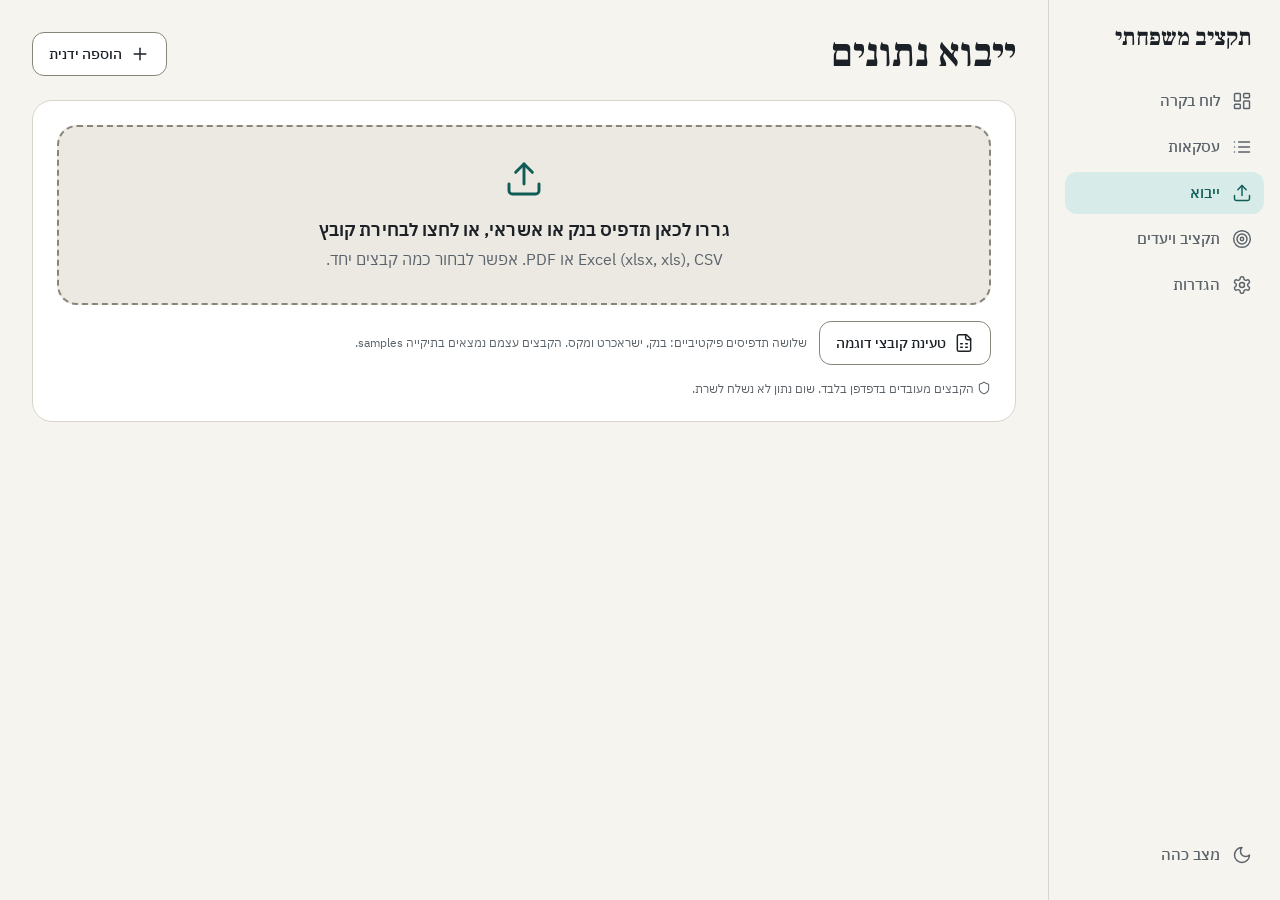
==== www/index.html @ a39dac83 "Remove notification reading; back to a single app edition Co-Authored-By: Claude Opus 5.5 <noreply@a" ====
<!doctype html>
<html lang="he" dir="rtl">
<head>
  <meta charset="utf-8">
  <meta name="viewport" content="width=device-width, initial-scale=1">
  <title>תקציב משפחתי</title>
  <link rel="stylesheet" href="fonts/fonts.css">
  <link rel="stylesheet" href="css/app.css">
</head>
<body>
  <div id="lock" class="lock" hidden></div>
  <div id="app" class="app" hidden>
    <aside class="nav" id="nav"></aside>
    <main class="main" id="main" tabindex="-1"></main>
  </div>
  <div id="modal-root"></div>
  <div id="toasts" class="toasts" aria-live="polite"></div>

  <script src="vendor/xlsx.full.min.js"></script>
  <script src="vendor/papaparse.min.js"></script>
  <script src="vendor/pdf.min.js"></script>
  <script src="vendor/chart.umd.min.js"></script>
  <script src="vendor/exceljs.min.js"></script>
  <script src="vendor/lucide.min.js"></script>
  <script src="js/sample-data.js"></script>
  <script src="js/core.js"></script>
  <script src="js/parsers.js"></script>
  <script src="js/app.js"></script>
  <script src="js/ui-import.js"></script>
  <script src="js/ui-transactions.js"></script>
  <script src="js/ui-dashboard.js"></script>
  <script src="js/ui-budget.js"></script>
  <script src="js/export.js"></script>
  <script src="js/ui-settings.js"></script>
  <script>App.start();</script>
</body>
</html>
---- www/fonts/fonts.css ----
@font-face {
  font-family: 'Frank Ruhl Libre';
  font-style: normal;
  font-weight: 700;
  font-display: swap;
  src: url(FrankRuhlLibre-700-hebrew.woff2) format('woff2');
  unicode-range: U+0307-0308, U+0590-05FF, U+200C-2010, U+20AA, U+25CC, U+FB1D-FB4F;
}
@font-face {
  font-family: 'Frank Ruhl Libre';
  font-style: normal;
  font-weight: 700;
  font-display: swap;
  src: url(FrankRuhlLibre-700-latin.woff2) format('woff2');
  unicode-range: U+0000-00FF, U+0131, U+0152-0153, U+02BB-02BC, U+02C6, U+02DA, U+02DC, U+0304, U+0308, U+0329, U+2000-206F, U+20AC, U+2122, U+2191, U+2193, U+2212, U+2215, U+FEFF, U+FFFD;
}
@font-face {
  font-family: 'IBM Plex Sans Hebrew';
  font-style: normal;
  font-weight: 400;
  font-display: swap;
  src: url(IBMPlexSansHebrew-400-hebrew.woff2) format('woff2');
  unicode-range: U+0307-0308, U+0590-05FF, U+200C-2010, U+20AA, U+25CC, U+FB1D-FB4F;
}
@font-face {
  font-family: 'IBM Plex Sans Hebrew';
  font-style: normal;
  font-weight: 400;
  font-display: swap;
  src: url(IBMPlexSansHebrew-400-latin.woff2) format('woff2');
  unicode-range: U+0000-00FF, U+0131, U+0152-0153, U+02BB-02BC, U+02C6, U+02DA, U+02DC, U+0304, U+0308, U+0329, U+2000-206F, U+20AC, U+2122, U+2191, U+2193, U+2212, U+2215, U+FEFF, U+FFFD;
}
@font-face {
  font-family: 'IBM Plex Sans Hebrew';
  font-style: normal;
  font-weight: 500;
  font-display: swap;
  src: url(IBMPlexSansHebrew-500-hebrew.woff2) format('woff2');
  unicode-range: U+0307-0308, U+0590-05FF, U+200C-2010, U+20AA, U+25CC, U+FB1D-FB4F;
}
@font-face {
  font-family: 'IBM Plex Sans Hebrew';
  font-style: normal;
  font-weight: 500;
  font-display: swap;
  src: url(IBMPlexSansHebrew-500-latin.woff2) format('woff2');
  unicode-range: U+0000-00FF, U+0131, U+0152-0153, U+02BB-02BC, U+02C6, U+02DA, U+02DC, U+0304, U+0308, U+0329, U+2000-206F, U+20AC, U+2122, U+2191, U+2193, U+2212, U+2215, U+FEFF, U+FFFD;
}
@font-face {
  font-family: 'IBM Plex Sans Hebrew';
  font-style: normal;
  font-weight: 600;
  font-display: swap;
  src: url(IBMPlexSansHebrew-600-hebrew.woff2) format('woff2');
  unicode-range: U+0307-0308, U+0590-05FF, U+200C-2010, U+20AA, U+25CC, U+FB1D-FB4F;
}
@font-face {
  font-family: 'IBM Plex Sans Hebrew';
  font-style: normal;
  font-weight: 600;
  font-display: swap;
  src: url(IBMPlexSansHebrew-600-latin.woff2) format('woff2');
  unicode-range: U+0000-00FF, U+0131, U+0152-0153, U+02BB-02BC, U+02C6, U+02DA, U+02DC, U+0304, U+0308, U+0329, U+2000-206F, U+20AC, U+2122, U+2191, U+2193, U+2212, U+2215, U+FEFF, U+FFFD;
}
---- www/css/app.css ----
/* אסימוני העיצוב של "תקציב משפחתי" */
:root {
  --bg: #f6f4ef; --surface: #ffffff; --surface-sunken: #ece9e2; --border: #d9d5cc; --border-strong: #8a857b;
  --ink: #1b2126; --ink-muted: #5a626a; --brand: #0f5c57; --on-brand: #ffffff; --brand-soft: #d7ebe8;
  --accent: #e8a33d; --on-accent: #1b2126; --income: #1a6aa8; --expense: #b3401f;
  --status-ok: #2a7448; --status-warn: #a85a0c; --status-over: #b3261e;
  --space-1: 4px; --space-2: 8px; --space-3: 12px; --space-4: 16px; --space-6: 24px; --space-8: 32px;
  --radius-sm: 6px; --radius-md: 12px; --radius-lg: 20px; --radius-pill: 999px;
  --font-display: "Frank Ruhl Libre", "David Libre", Georgia, serif;
  --font-sans: "IBM Plex Sans Hebrew", "Segoe UI", Arial, sans-serif;
  color-scheme: light;
}
:root[data-theme="dark"] {
  --bg: #14171a; --surface: #1d2125; --surface-sunken: #0f1113; --border: #33393f; --border-strong: #6f7780;
  --ink: #eef0f1; --ink-muted: #a3abb2; --brand: #5fd0c4; --on-brand: #0c2523; --brand-soft: #173533;
  --accent: #e8a33d; --on-accent: #14171a; --income: #7cb9ee; --expense: #f0957a;
  --status-ok: #6fcf97; --status-warn: #f2b25c; --status-over: #ff8a80;
  color-scheme: dark;
}

* { box-sizing: border-box; }
html, body { margin: 0; }
body { background: var(--bg); color: var(--ink); font: 400 16px/24px var(--font-sans); -webkit-text-size-adjust: 100%; }
h1, h2, h3, p { margin: 0; }
h1 { font: 700 40px/44px var(--font-display); }
h2 { font: 700 24px/32px var(--font-display); }
h3 { font: 600 18px/26px var(--font-sans); }
a { color: var(--brand); }
[hidden] { display: none !important; }
:focus-visible { outline: 2px solid var(--brand); outline-offset: 2px; }
.num { direction: ltr; unicode-bidi: isolate; font-variant-numeric: tabular-nums; white-space: nowrap; display: inline-block; }
.muted { color: var(--ink-muted); }
.caption { font-size: 12px; line-height: 16px; color: var(--ink-muted); }
.label { font-size: 14px; line-height: 20px; font-weight: 500; }
.income { color: var(--income); } .expense { color: var(--expense); }
.ok { color: var(--status-ok); } .warn { color: var(--status-warn); } .over { color: var(--status-over); }
svg.lucide { width: 20px; height: 20px; stroke-width: 1.75; flex: none; }

/* מבנה */
.app { display: grid; grid-template-columns: 232px minmax(0, 1fr); min-height: 100vh; }
.nav { position: sticky; top: 0; height: 100vh; padding: var(--space-6) var(--space-4); border-inline-end: 1px solid var(--border); display: flex; flex-direction: column; gap: var(--space-1); }
.nav .brand { font: 700 24px/28px var(--font-display); padding: 0 var(--space-3) var(--space-6); }
.nav button { display: flex; align-items: center; gap: var(--space-3); width: 100%; padding: 10px var(--space-3); border: 0; background: none; color: var(--ink-muted); font: 500 15px/22px var(--font-sans); border-radius: var(--radius-md); cursor: pointer; text-align: start; }
.nav button:hover { color: var(--ink); background: var(--surface-sunken); }
.nav button[aria-current="page"] { background: var(--brand-soft); color: var(--brand); }
.nav .spacer { flex: 1; }
.main { padding: var(--space-8); max-width: 1240px; width: 100%; outline: none; }
.page-head { display: flex; align-items: center; justify-content: space-between; gap: var(--space-4); flex-wrap: wrap; margin-bottom: var(--space-6); }
.row { display: flex; align-items: center; gap: var(--space-3); flex-wrap: wrap; }
.row.between { justify-content: space-between; }
.stack { display: flex; flex-direction: column; gap: var(--space-4); }
.grid { display: grid; gap: var(--space-6); }
.grid.c2 { grid-template-columns: repeat(2, minmax(0, 1fr)); }
.grid.c3 { grid-template-columns: repeat(3, minmax(0, 1fr)); }
.grid.c4 { grid-template-columns: repeat(4, minmax(0, 1fr)); }
.section { margin-top: var(--space-8); }

/* כרטיסים */
.card { background: var(--surface); border: 1px solid var(--border); border-radius: var(--radius-lg); padding: var(--space-6); min-width: 0; }
.card > h3 { margin-bottom: var(--space-4); }
.stat .label { color: var(--ink-muted); }
.stat .amount { font: 600 28px/32px var(--font-sans); margin: var(--space-2) 0 var(--space-1); }
.empty { text-align: center; padding: var(--space-8) var(--space-4); color: var(--ink-muted); }
.empty svg.lucide { width: 40px; height: 40px; margin-bottom: var(--space-3); }

/* כפתורים ושדות */
.btn { display: inline-flex; align-items: center; justify-content: center; gap: var(--space-2); min-height: 44px; padding: 0 var(--space-4); border-radius: var(--radius-md); border: 1px solid var(--border-strong); background: var(--surface); color: var(--ink); font: 500 14px/20px var(--font-sans); cursor: pointer; white-space: nowrap; }
.btn:hover { background: var(--surface-sunken); }
.btn.primary { background: var(--brand); border-color: var(--brand); color: var(--on-brand); }
.btn.primary:hover { filter: brightness(1.1); }
.btn.ghost { border-color: transparent; background: none; }
.btn.ghost:hover { background: var(--surface-sunken); }
.btn.danger { color: var(--status-over); border-color: var(--status-over); }
.btn.icon { padding: 0; width: 44px; }
.btn.sm { min-height: 36px; padding: 0 var(--space-3); }
.btn.sm.icon { width: 36px; }
.btn:disabled { opacity: .5; cursor: not-allowed; }
input, select, textarea { font: 400 16px/24px var(--font-sans); color: var(--ink); background: var(--surface); border: 1px solid var(--border-strong); border-radius: var(--radius-md); min-height: 44px; padding: 0 var(--space-3); max-width: 100%; }
input[type="checkbox"] { min-height: 0; width: 18px; height: 18px; padding: 0; accent-color: var(--brand); vertical-align: middle; }
input[type="color"] { padding: 2px; width: 44px; }
select[multiple] { padding: var(--space-2); min-height: 120px; }
.field { display: flex; flex-direction: column; gap: var(--space-1); min-width: 0; }
.field > span { font-size: 14px; line-height: 20px; font-weight: 500; }
.field input, .field select { width: 100%; }
.form-grid { display: grid; grid-template-columns: repeat(auto-fill, minmax(180px, 1fr)); gap: var(--space-4); }

/* תגים */
.chip { display: inline-flex; align-items: center; gap: var(--space-1); padding: 2px var(--space-2); border-radius: var(--radius-sm); background: var(--surface-sunken); font-size: 12px; line-height: 18px; font-weight: 500; white-space: nowrap; }
.chip.brand { background: var(--brand-soft); color: var(--brand); }
.chip.accent { background: var(--accent); color: var(--on-accent); }
.chip.warn { color: var(--status-warn); } .chip.over { color: var(--status-over); } .chip.ok { color: var(--status-ok); }
.chip svg.lucide { width: 14px; height: 14px; }
.cat { display: inline-flex; align-items: center; gap: var(--space-2); font-size: 14px; }
.cat .dot { width: 28px; height: 28px; border-radius: var(--radius-sm); display: grid; place-items: center; color: #fff; flex: none; }
.cat .dot svg.lucide { width: 16px; height: 16px; }
.seg { display: inline-flex; border: 1px solid var(--border-strong); border-radius: var(--radius-pill); overflow: hidden; background: var(--surface); }
.seg button { border: 0; background: none; color: var(--ink); font: 500 14px/20px var(--font-sans); min-height: 40px; padding: 0 var(--space-4); cursor: pointer; }
.seg button[aria-pressed="true"] { background: var(--brand); color: var(--on-brand); }

/* בורר תקופה */
.period { display: inline-flex; align-items: center; gap: var(--space-1); background: var(--surface); border: 1px solid var(--border-strong); border-radius: var(--radius-pill); padding: 2px; }
.period .btn { border: 0; border-radius: var(--radius-pill); min-height: 40px; }
.period .btn.icon { width: 40px; }
.period select { border: 0; min-height: 40px; font-weight: 600; background: none; text-align: center; }

/* טבלאות */
.table-wrap { overflow-x: auto; border: 1px solid var(--border); border-radius: var(--radius-lg); background: var(--surface); }
table { border-collapse: collapse; width: 100%; font-size: 14px; line-height: 20px; }
th { background: var(--surface-sunken); font-weight: 500; text-align: start; padding: 10px var(--space-3); white-space: nowrap; position: sticky; top: 0; }
th.sortable { cursor: pointer; user-select: none; }
td { padding: var(--space-3); border-top: 1px solid var(--border); vertical-align: middle; }
td.amount, th.amount { text-align: end; }
tr.off td { opacity: .5; }
tr.clickable { cursor: pointer; }
tr.clickable:hover td { background: var(--brand-soft); }
tfoot td { background: var(--surface-sunken); font-weight: 600; }

/* פס התקדמות (מתמלא מימין) */
.progress { height: var(--space-4); background: var(--surface-sunken); border-radius: var(--radius-pill); overflow: hidden; }
.progress > i { display: block; height: 100%; border-radius: var(--radius-pill); background: var(--status-ok); }
.progress.warn > i { background: var(--status-warn); } .progress.over > i { background: var(--status-over); } .progress.brand > i { background: var(--brand); }

/* אזור גרירה */
.drop { display: block; border: 2px dashed var(--border-strong); border-radius: var(--radius-lg); background: var(--surface-sunken); padding: var(--space-8) var(--space-6); text-align: center; cursor: pointer; }
.drop.over { border-color: var(--brand); background: var(--brand-soft); }
.drop svg.lucide { width: 40px; height: 40px; color: var(--brand); }

/* התראות */
.alert { display: flex; gap: var(--space-3); align-items: flex-start; padding: var(--space-3) var(--space-4); border-radius: var(--radius-md); background: var(--surface-sunken); font-size: 14px; line-height: 20px; }
.alert.warn svg.lucide { color: var(--status-warn); } .alert.over svg.lucide { color: var(--status-over); } .alert.info svg.lucide { color: var(--brand); }
.list { display: flex; flex-direction: column; }
.list > .item { display: flex; align-items: center; justify-content: space-between; gap: var(--space-3); padding: var(--space-3) 0; border-top: 1px solid var(--border); }
.list > .item:first-child { border-top: 0; }
.item .grow { flex: 1; min-width: 0; }
.ellipsis { overflow: hidden; text-overflow: ellipsis; white-space: nowrap; }

/* חלון קופץ */
.modal-back { position: fixed; inset: 0; background: rgba(0, 0, 0, .5); display: grid; place-items: center; padding: var(--space-4); z-index: 50; }
.modal { background: var(--surface); border-radius: var(--radius-lg); padding: var(--space-6); width: min(640px, 100%); max-height: calc(100vh - 32px); overflow: auto; }
.modal.wide { width: min(920px, 100%); }
.modal h2 { margin-bottom: var(--space-4); }
.modal .actions { display: flex; gap: var(--space-3); justify-content: flex-start; margin-top: var(--space-6); flex-wrap: wrap; }
.toasts { position: fixed; bottom: var(--space-6); inset-inline-start: 50%; transform: translateX(50%); display: flex; flex-direction: column; gap: var(--space-2); z-index: 60; width: min(480px, calc(100vw - 32px)); }
.toast { background: var(--ink); color: var(--bg); padding: var(--space-3) var(--space-4); border-radius: var(--radius-md); font-size: 14px; line-height: 20px; }
.toast.error { background: var(--status-over); color: var(--surface); }

/* נעילה */
.lock { min-height: 100vh; display: grid; place-items: center; padding: var(--space-4); }
.lock .card { width: min(360px, 100%); text-align: center; }
.lock input { text-align: center; letter-spacing: 8px; font-size: 24px; width: 100%; margin: var(--space-4) 0; }

.chart-box { position: relative; height: 280px; width: 100%; direction: ltr; }
.chart-box canvas { max-width: 100%; }
.legend { display: grid; grid-template-columns: repeat(auto-fill, minmax(200px, 1fr)); gap: var(--space-2) var(--space-4); margin-top: var(--space-4); font-size: 14px; }
.sw { width: 12px; height: 12px; border-radius: 3px; display: inline-block; margin-inline-end: var(--space-2); }

@media (max-width: 900px) {
  .app { grid-template-columns: minmax(0, 1fr); }
  .tx-table .cat > span:last-child { display: none; }
  .tx-table td, .tx-table th { padding: 10px 8px; }
  .tx-table .chip { white-space: normal; }
  .nav { position: fixed; bottom: 0; top: auto; inset-inline: 0; height: auto; flex-direction: row; padding: var(--space-1) var(--space-2); background: var(--surface); border-inline-end: 0; border-top: 1px solid var(--border); z-index: 40; justify-content: space-around; }
  .nav .brand, .nav .spacer, .nav .desk { display: none; }
  .nav button { flex-direction: column; gap: 2px; font-size: 11px; line-height: 14px; padding: 6px 4px; width: auto; flex: 1; align-items: center; min-height: 52px; }
  .main { padding: var(--space-4) var(--space-4) 96px; }
  h1 { font-size: 30px; line-height: 36px; }
  .grid.c2, .grid.c3, .grid.c4 { grid-template-columns: 1fr; }
  .grid.c4.keep2 { grid-template-columns: repeat(2, minmax(0, 1fr)); gap: var(--space-3); }
  .card { padding: var(--space-4); }
  .stat .amount { font-size: 22px; line-height: 28px; }
  .hide-m { display: none; }
  .toasts { bottom: 80px; }
}

@media print {
  .nav, .no-print, .toasts { display: none !important; }
  .app { display: block; }
  .main { padding: 0; max-width: none; }
  body { background: #fff; }
  .card, .table-wrap { break-inside: avoid; }
}
.caption svg.lucide { width: 14px; height: 14px; vertical-align: -2px; }
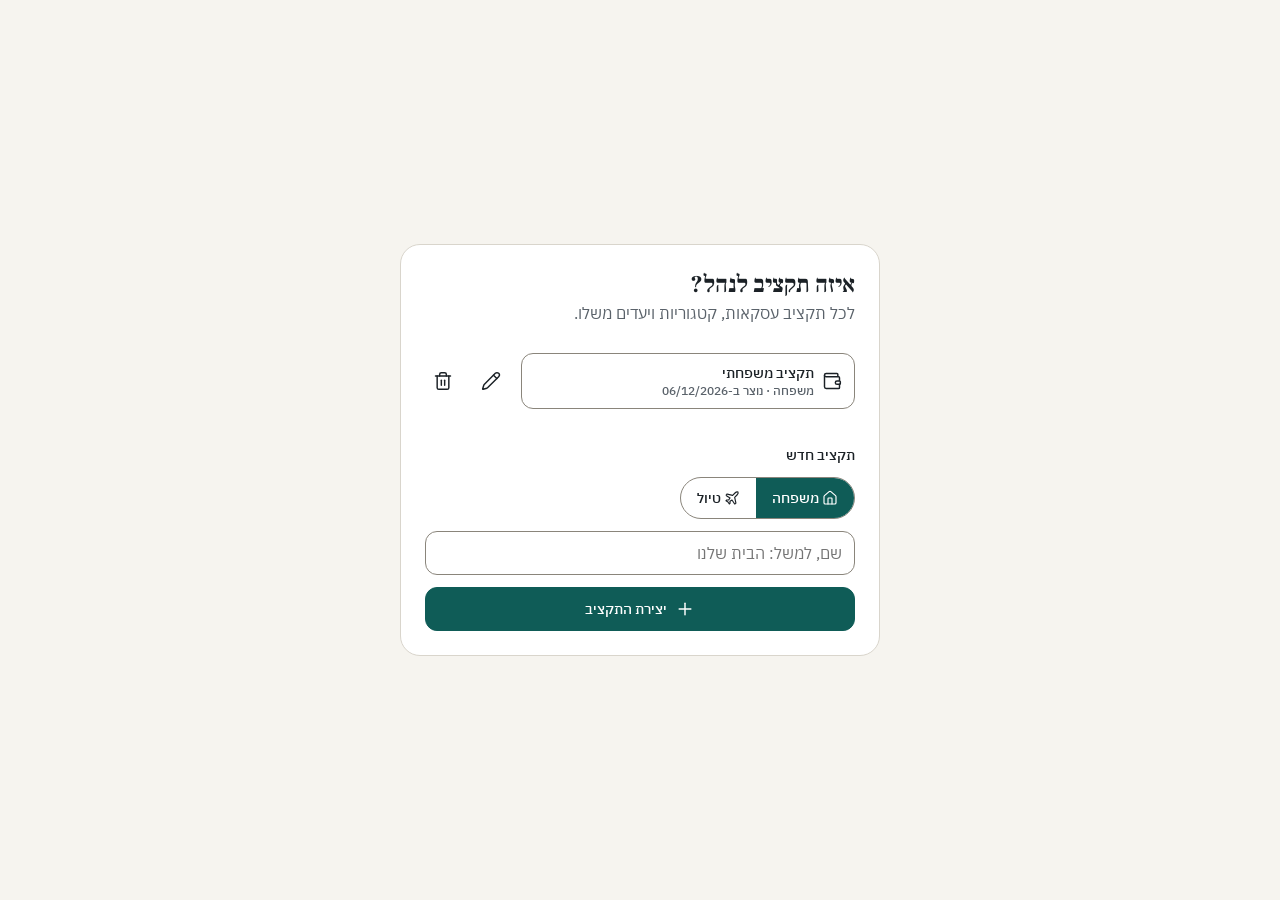
==== commit ec6f5c81: "Add trip budgets: per-category budget, quick manual expenses, own currency New budgets are created a" ====
--- a/www/index.html
+++ b/www/index.html
@@ -30,6 +30,7 @@
   <script src="js/ui-transactions.js"></script>
   <script src="js/ui-dashboard.js"></script>
   <script src="js/ui-budget.js"></script>
+  <script src="js/ui-trip.js"></script>
   <script src="js/export.js"></script>
   <script src="js/ui-settings.js"></script>
   <script>App.start();</script>
--- a/www/css/app.css
+++ b/www/css/app.css
@@ -147,8 +147,15 @@
 /* נעילה */
 .lock { min-height: 100vh; display: grid; place-items: center; padding: var(--space-4); }
 .lock .card { width: min(360px, 100%); text-align: center; }
-.lock input { text-align: center; letter-spacing: 8px; font-size: 24px; width: 100%; margin: var(--space-4) 0; }
+.lock .picker { width: min(480px, 100%); text-align: start; }
+.lock .pin input { text-align: center; letter-spacing: 8px; font-size: 24px; width: 100%; margin: var(--space-4) 0; }
 
+.trip-grid { display: grid; grid-template-columns: repeat(auto-fill, minmax(240px, 1fr)); gap: var(--space-4); }
+.trip-cat { padding: var(--space-4); }
+.cat-pick { display: grid; grid-template-columns: repeat(2, minmax(0, 1fr)); gap: var(--space-2); }
+.cat-pick .btn { justify-content: flex-start; white-space: normal; min-width: 0; padding: var(--space-2); text-align: start; }
+.cat-pick .btn[aria-pressed="true"] { border: 2px solid var(--brand); background: var(--brand-soft); }
+.seg button svg.lucide { width: 16px; height: 16px; vertical-align: -3px; }
 .chart-box { position: relative; height: 280px; width: 100%; direction: ltr; }
 .chart-box canvas { max-width: 100%; }
 .legend { display: grid; grid-template-columns: repeat(auto-fill, minmax(200px, 1fr)); gap: var(--space-2) var(--space-4); margin-top: var(--space-4); font-size: 14px; }
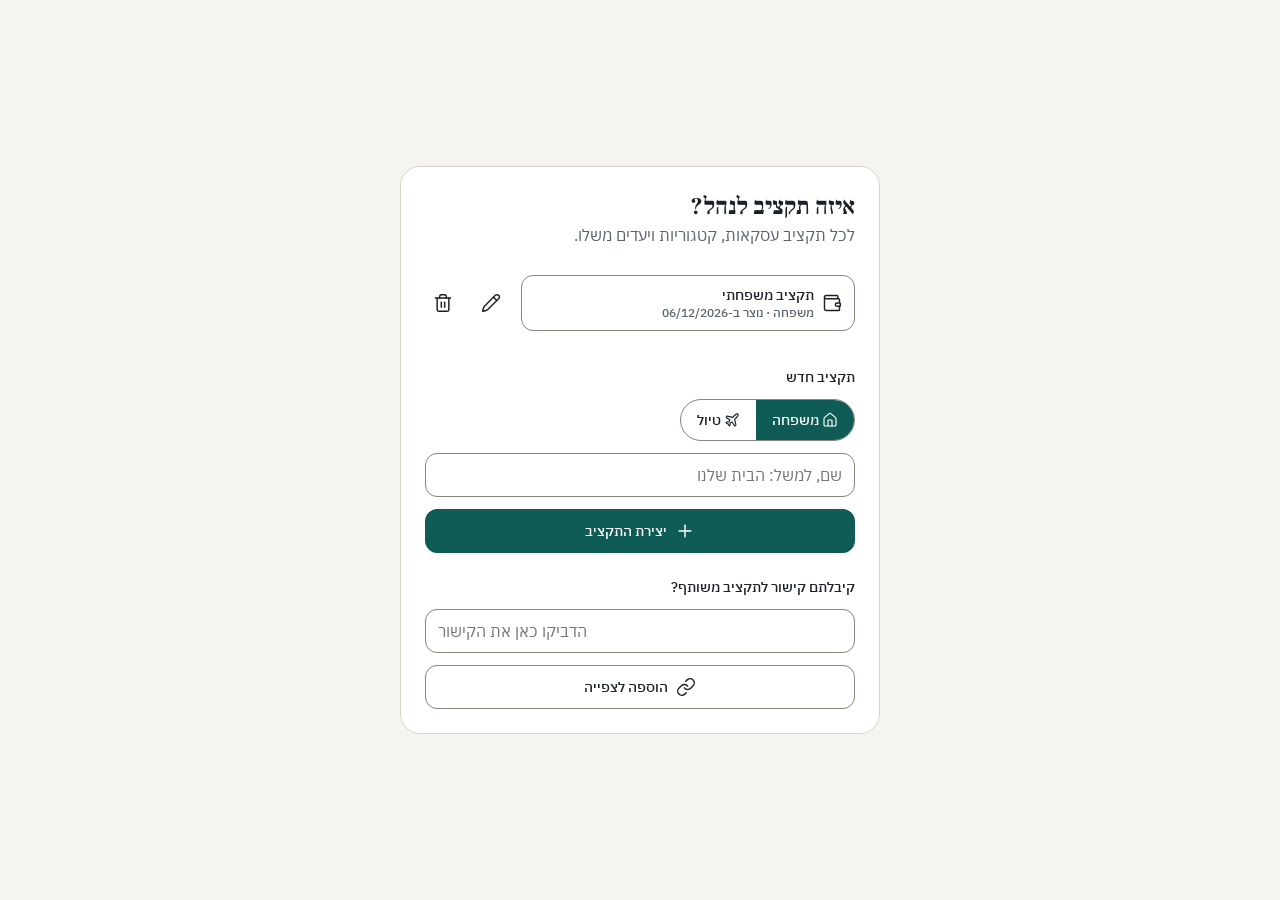
==== commit fe24b3d0: "Share budgets view-only by link; open share links in the app The owner encrypts the budget on the ph" ====
--- a/www/index.html
+++ b/www/index.html
@@ -30,6 +30,8 @@
   <script src="js/ui-transactions.js"></script>
   <script src="js/ui-dashboard.js"></script>
   <script src="js/ui-budget.js"></script>
+  <script src="js/fx.js"></script>
+  <script src="js/share.js"></script>
   <script src="js/ui-trip.js"></script>
   <script src="js/export.js"></script>
   <script src="js/ui-settings.js"></script>
--- a/www/css/app.css
+++ b/www/css/app.css
@@ -150,6 +150,11 @@
 .lock .picker { width: min(480px, 100%); text-align: start; }
 .lock .pin input { text-align: center; letter-spacing: 8px; font-size: 24px; width: 100%; margin: var(--space-4) 0; }
 
+/* תקציב לצפייה בלבד: מסתירים כל מה שמשנה נתונים */
+.ro [data-add], .ro [data-add-to], .ro [data-new-cat], .ro [data-budget-add], .ro [data-budget-del], .ro [data-budget],
+.ro [data-goal-add], .ro [data-goal], .ro [data-dep], .ro [data-dep-input], .ro [data-suggest], .ro .ro-hide, .ro [data-export] + [data-add] { display: none !important; }
+.ro a[data-cat] { display: none; }
+.ro tr.clickable, .ro .item[data-id] { cursor: default; }
 .trip-grid { display: grid; grid-template-columns: repeat(auto-fill, minmax(240px, 1fr)); gap: var(--space-4); }
 .trip-cat { padding: var(--space-4); }
 .cat-pick { display: grid; grid-template-columns: repeat(2, minmax(0, 1fr)); gap: var(--space-2); }
